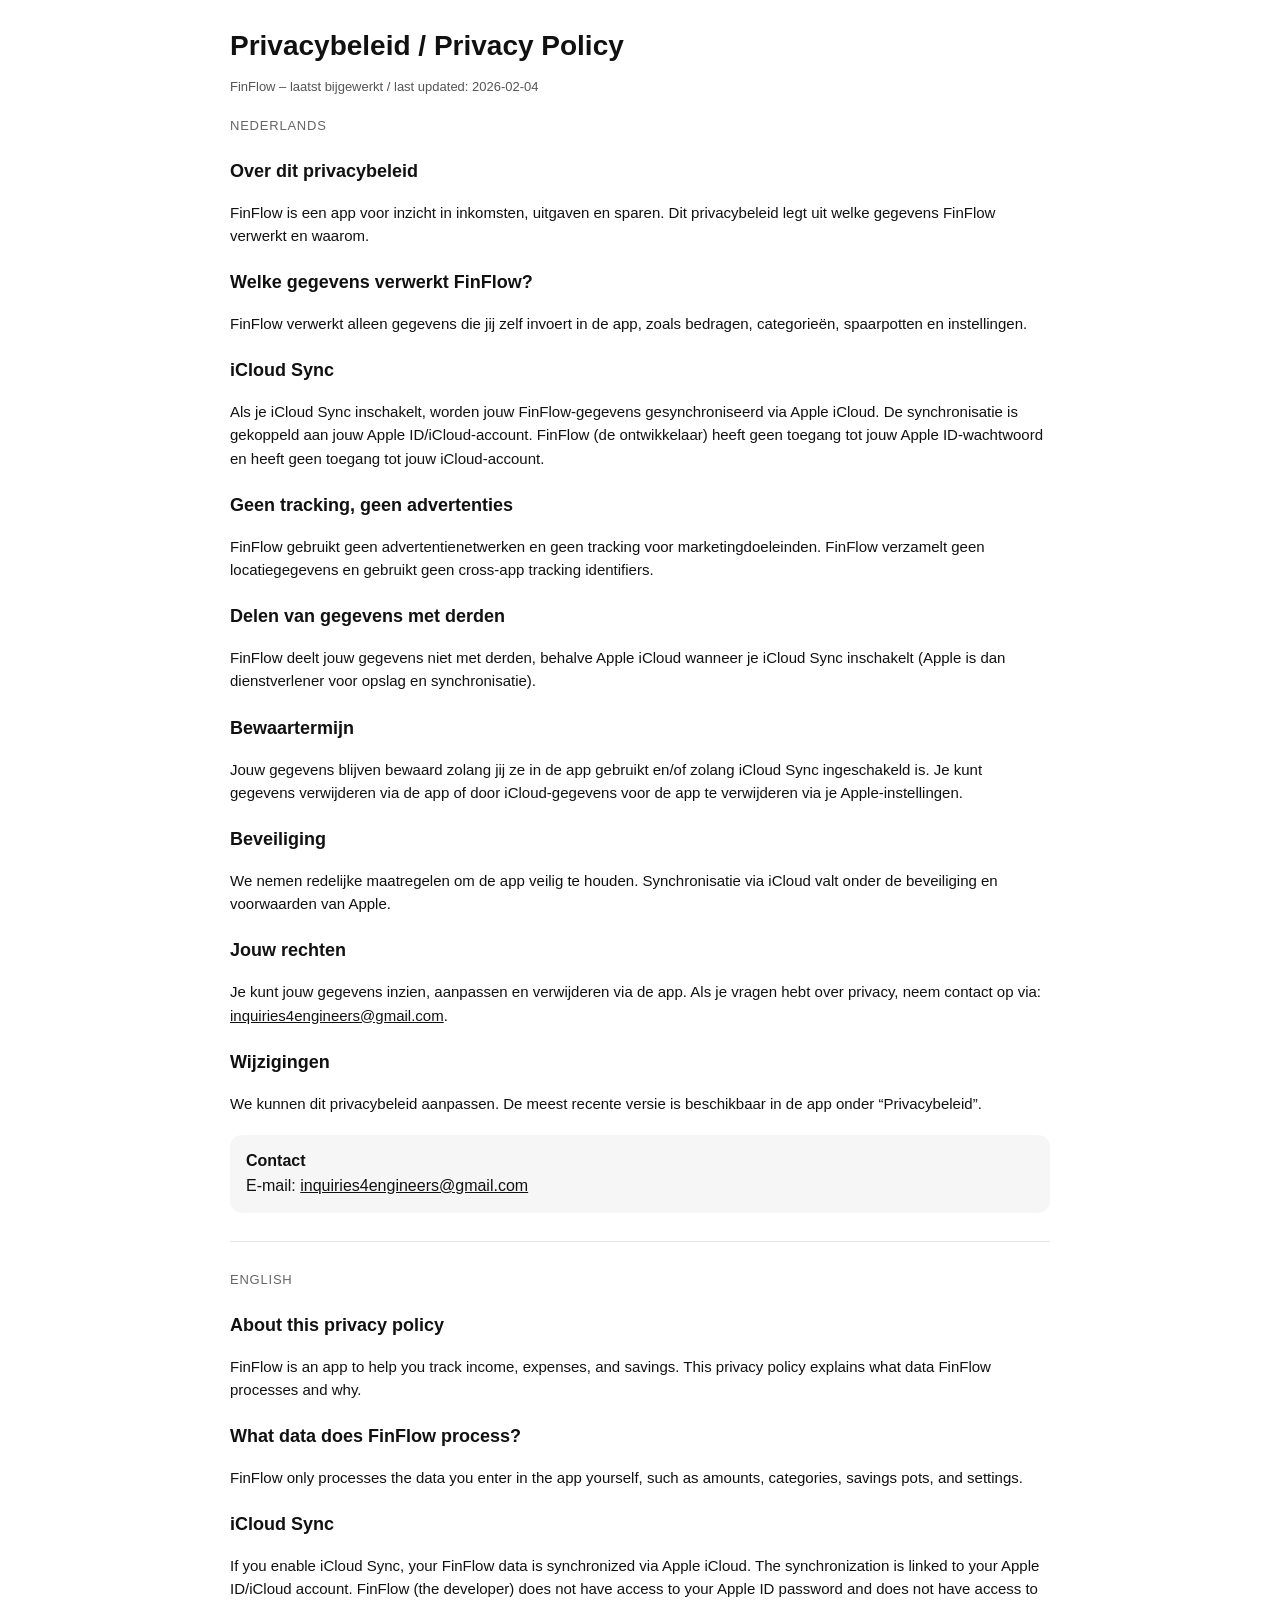
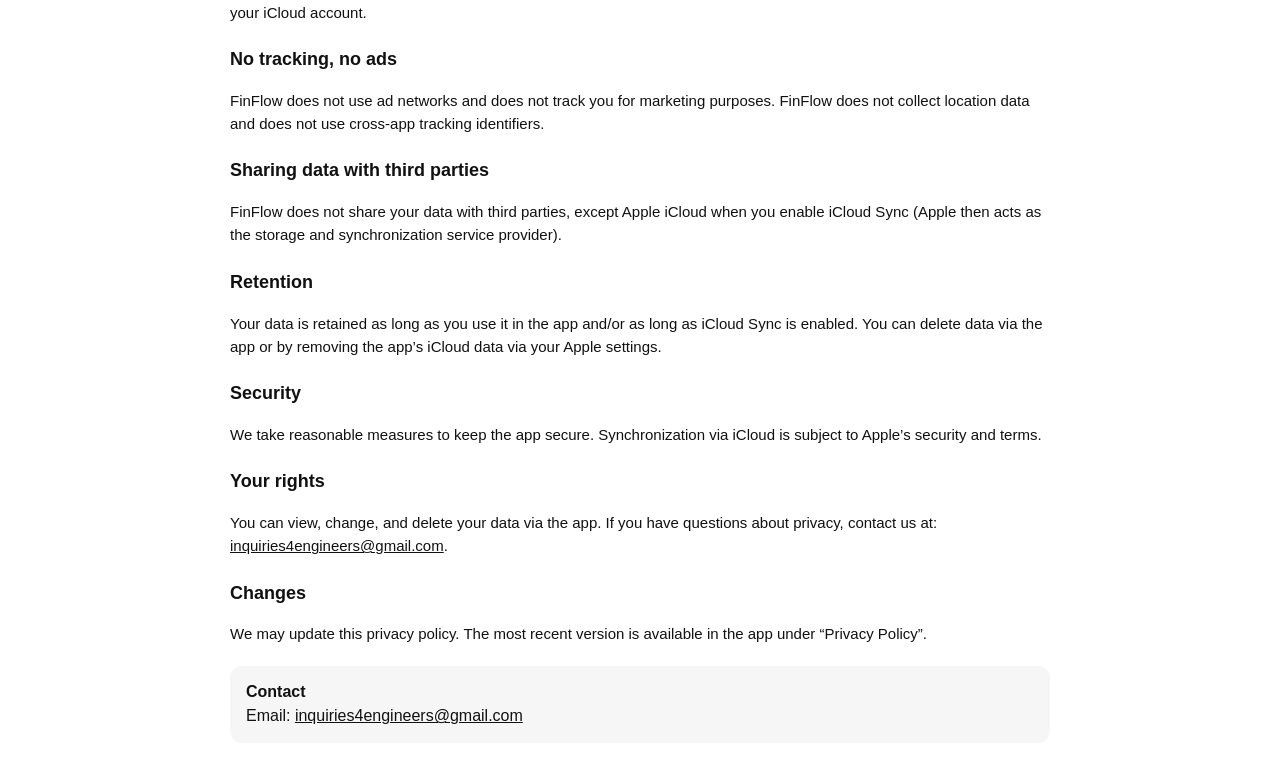
==== lang/privacy.html @ 4be31250 "FinFlow" ====
<!doctype html>
<html lang="nl">
<head>
  <meta charset="utf-8" />
  <meta name="viewport" content="width=device-width, initial-scale=1" />
  <title>FinFlow – Privacybeleid / Privacy Policy</title>
  <style>
    body { font-family: -apple-system, BlinkMacSystemFont, "Segoe UI", Roboto, Arial, sans-serif; line-height: 1.55; margin: 0; padding: 24px; color: #111; background: #fff; }
    main { max-width: 820px; margin: 0 auto; }
    h1 { font-size: 28px; margin: 0 0 10px; }
    h2 { font-size: 18px; margin: 22px 0 8px; }
    p, li { font-size: 15px; }
    ul { padding-left: 18px; }
    .meta { color: #555; font-size: 13px; margin-bottom: 18px; }
    a { color: inherit; }
    .box { background: #f6f6f7; border-radius: 12px; padding: 14px 16px; }
    .divider { margin: 28px 0; border: 0; border-top: 1px solid #e5e5ea; }
    .lang-label { font-size: 13px; color: #666; margin: 0 0 6px; text-transform: uppercase; letter-spacing: .06em; }
      .ff-topbar { position: sticky; top: 0; z-index: 10; background: #fff; border-bottom: 1px solid #e5e5ea; padding: 10px 12px; }
    .ff-topbar__inner { max-width: 820px; margin: 0 auto; display: flex; align-items: center; gap: 10px; }
    .ff-topbar__btn { -webkit-appearance: none; appearance: none; border: 1px solid #d1d1d6; background: #f6f6f7; color: #111; border-radius: 10px; padding: 8px 10px; font-size: 14px; font-weight: 600; cursor: pointer; }
    .ff-topbar__title { font-size: 14px; color: #555; }

  </style>
</head>
<body>
  <main>
    <h1>Privacybeleid / Privacy Policy</h1>
    <div class="meta">FinFlow – laatst bijgewerkt / last updated: <span id="lastUpdated">2026-02-04</span></div>

    <!-- NL -->
    <div>
      <div class="lang-label">Nederlands</div>

      <h2>Over dit privacybeleid</h2>
      <p>FinFlow is een app voor inzicht in inkomsten, uitgaven en sparen. Dit privacybeleid legt uit welke gegevens FinFlow verwerkt en waarom.</p>

      <h2>Welke gegevens verwerkt FinFlow?</h2>
      <p>FinFlow verwerkt alleen gegevens die jij zelf invoert in de app, zoals bedragen, categorieën, spaarpotten en instellingen.</p>

      <h2>iCloud Sync</h2>
      <p>Als je iCloud Sync inschakelt, worden jouw FinFlow-gegevens gesynchroniseerd via Apple iCloud. De synchronisatie is gekoppeld aan jouw Apple ID/iCloud-account. FinFlow (de ontwikkelaar) heeft geen toegang tot jouw Apple ID-wachtwoord en heeft geen toegang tot jouw iCloud-account.</p>

      <h2>Geen tracking, geen advertenties</h2>
      <p>FinFlow gebruikt geen advertentienetwerken en geen tracking voor marketingdoeleinden. FinFlow verzamelt geen locatiegegevens en gebruikt geen cross-app tracking identifiers.</p>

      <h2>Delen van gegevens met derden</h2>
      <p>FinFlow deelt jouw gegevens niet met derden, behalve Apple iCloud wanneer je iCloud Sync inschakelt (Apple is dan dienstverlener voor opslag en synchronisatie).</p>

      <h2>Bewaartermijn</h2>
      <p>Jouw gegevens blijven bewaard zolang jij ze in de app gebruikt en/of zolang iCloud Sync ingeschakeld is. Je kunt gegevens verwijderen via de app of door iCloud-gegevens voor de app te verwijderen via je Apple-instellingen.</p>

      <h2>Beveiliging</h2>
      <p>We nemen redelijke maatregelen om de app veilig te houden. Synchronisatie via iCloud valt onder de beveiliging en voorwaarden van Apple.</p>

      <h2>Jouw rechten</h2>
      <p>Je kunt jouw gegevens inzien, aanpassen en verwijderen via de app. Als je vragen hebt over privacy, neem contact op via: <a href="mailto:inquiries4engineers@gmail.com">inquiries4engineers@gmail.com</a>.</p>

      <h2>Wijzigingen</h2>
      <p>We kunnen dit privacybeleid aanpassen. De meest recente versie is beschikbaar in de app onder “Privacybeleid”.</p>

      <div class="box" style="margin-top:20px;">
        <strong>Contact</strong><br />
        E-mail: <a href="mailto:inquiries4engineers@gmail.com">inquiries4engineers@gmail.com</a>
      </div>
    </div>

    <hr class="divider" />

    <!-- EN -->
    <div lang="en">
      <div class="lang-label">English</div>

      <h2>About this privacy policy</h2>
      <p>FinFlow is an app to help you track income, expenses, and savings. This privacy policy explains what data FinFlow processes and why.</p>

      <h2>What data does FinFlow process?</h2>
      <p>FinFlow only processes the data you enter in the app yourself, such as amounts, categories, savings pots, and settings.</p>

      <h2>iCloud Sync</h2>
      <p>If you enable iCloud Sync, your FinFlow data is synchronized via Apple iCloud. The synchronization is linked to your Apple ID/iCloud account. FinFlow (the developer) does not have access to your Apple ID password and does not have access to your iCloud account.</p>

      <h2>No tracking, no ads</h2>
      <p>FinFlow does not use ad networks and does not track you for marketing purposes. FinFlow does not collect location data and does not use cross-app tracking identifiers.</p>

      <h2>Sharing data with third parties</h2>
      <p>FinFlow does not share your data with third parties, except Apple iCloud when you enable iCloud Sync (Apple then acts as the storage and synchronization service provider).</p>

      <h2>Retention</h2>
      <p>Your data is retained as long as you use it in the app and/or as long as iCloud Sync is enabled. You can delete data via the app or by removing the app’s iCloud data via your Apple settings.</p>

      <h2>Security</h2>
      <p>We take reasonable measures to keep the app secure. Synchronization via iCloud is subject to Apple’s security and terms.</p>

      <h2>Your rights</h2>
      <p>You can view, change, and delete your data via the app. If you have questions about privacy, contact us at: <a href="mailto:inquiries4engineers@gmail.com">inquiries4engineers@gmail.com</a>.</p>

      <h2>Changes</h2>
      <p>We may update this privacy policy. The most recent version is available in the app under “Privacy Policy”.</p>

      <div class="box" style="margin-top:20px;">
        <strong>Contact</strong><br />
        Email: <a href="mailto:inquiries4engineers@gmail.com">inquiries4engineers@gmail.com</a>
      </div>
    </div>
  </main>

  <script>
    document.getElementById("lastUpdated").textContent = "2026-02-04";
  </script>

  <script>
  (function () {
    try {
      var params = new URLSearchParams(window.location.search || "");
      if (params.get("from") !== "finflow") return;

      var bar = document.createElement("div");
      bar.className = "ff-topbar";
      bar.innerHTML = '<div class="ff-topbar__inner">' +
        '<button type="button" class="ff-topbar__btn" id="ffBackBtn">Terug naar FinFlow / Back to FinFlow</button>' +
        '<span class="ff-topbar__title">Privacybeleid / Privacy Policy</span>' +
      '</div>';

      document.body.insertBefore(bar, document.body.firstChild);

      var btn = document.getElementById("ffBackBtn");
      if (!btn) return;

      btn.addEventListener("click", function () {
        // Best effort: go back to the app view
        if (window.history && window.history.length > 1) {
          window.history.back();
          return;
        }
        // Fallback: go to app root (privacy.html lives in /lang/)
        window.location.href = "../index.html";
      });
    } catch (e) {}
  })();
  </script>

</body>
</html>
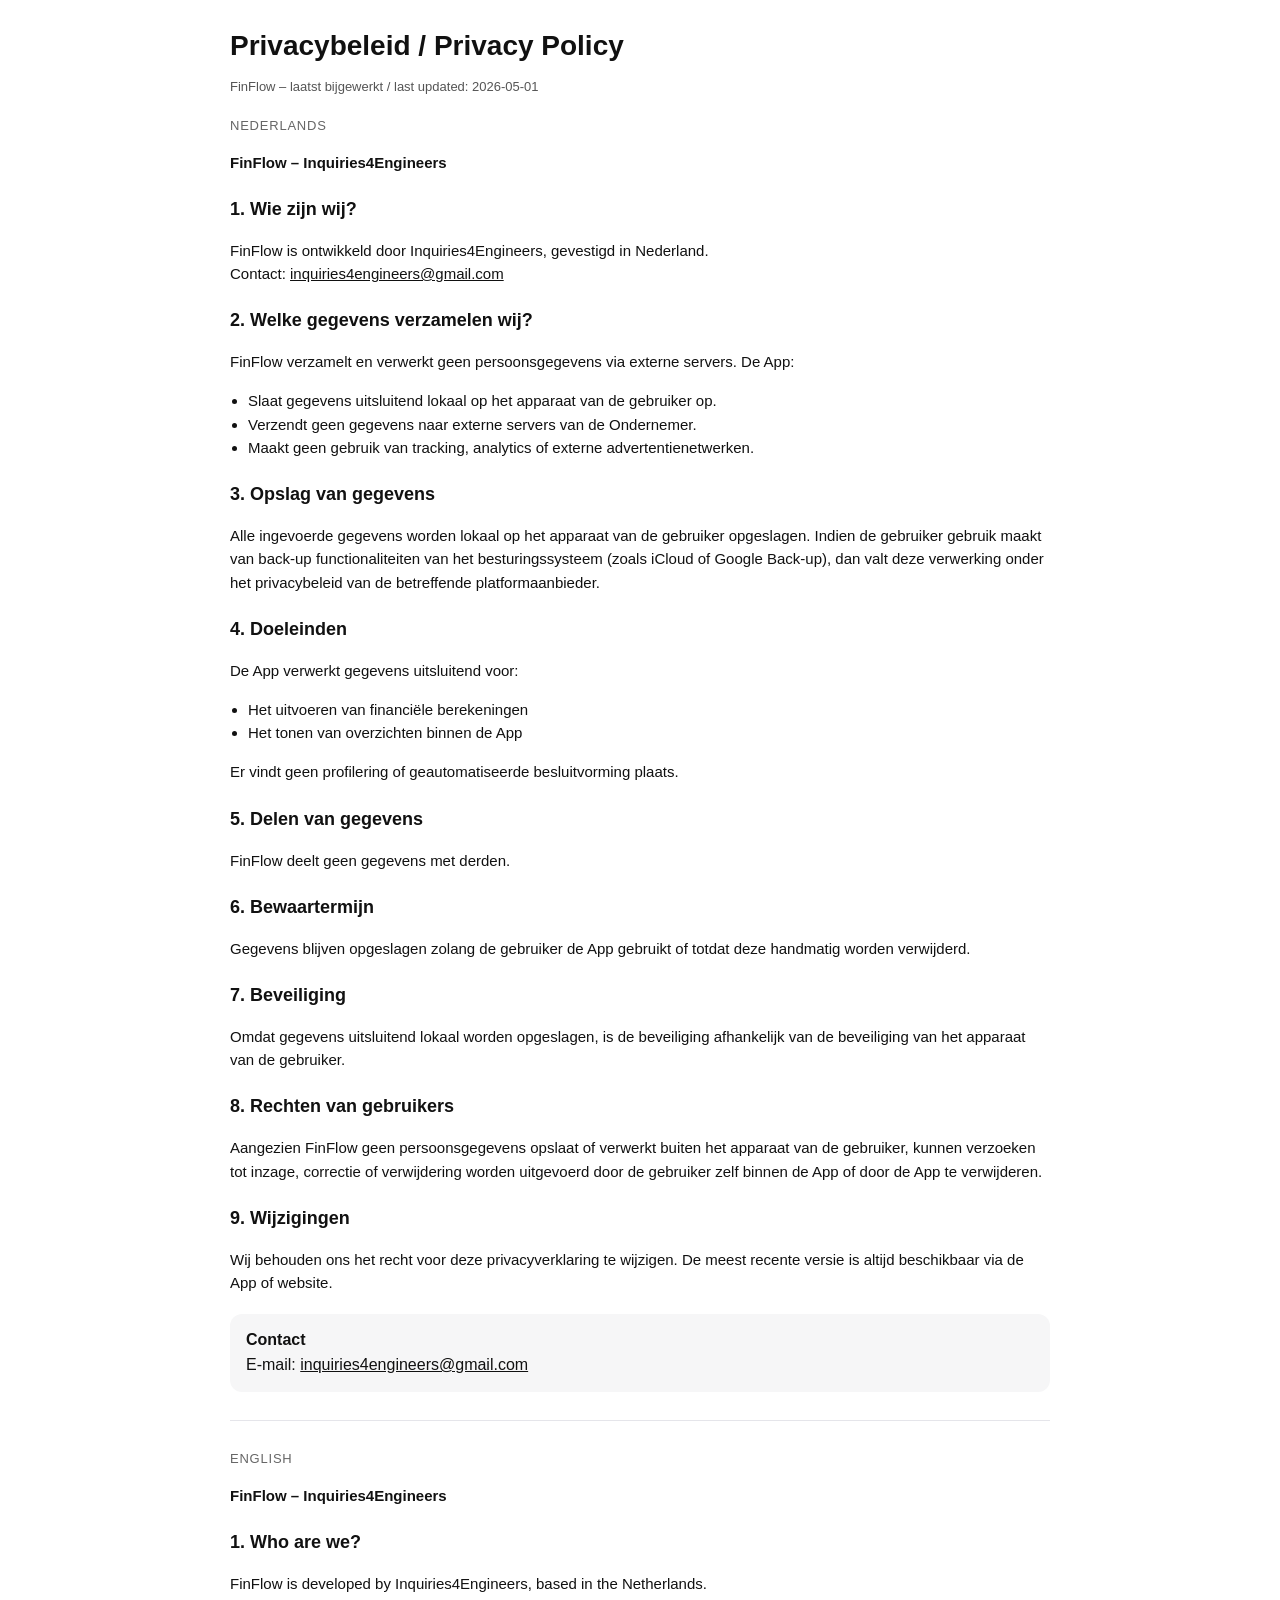
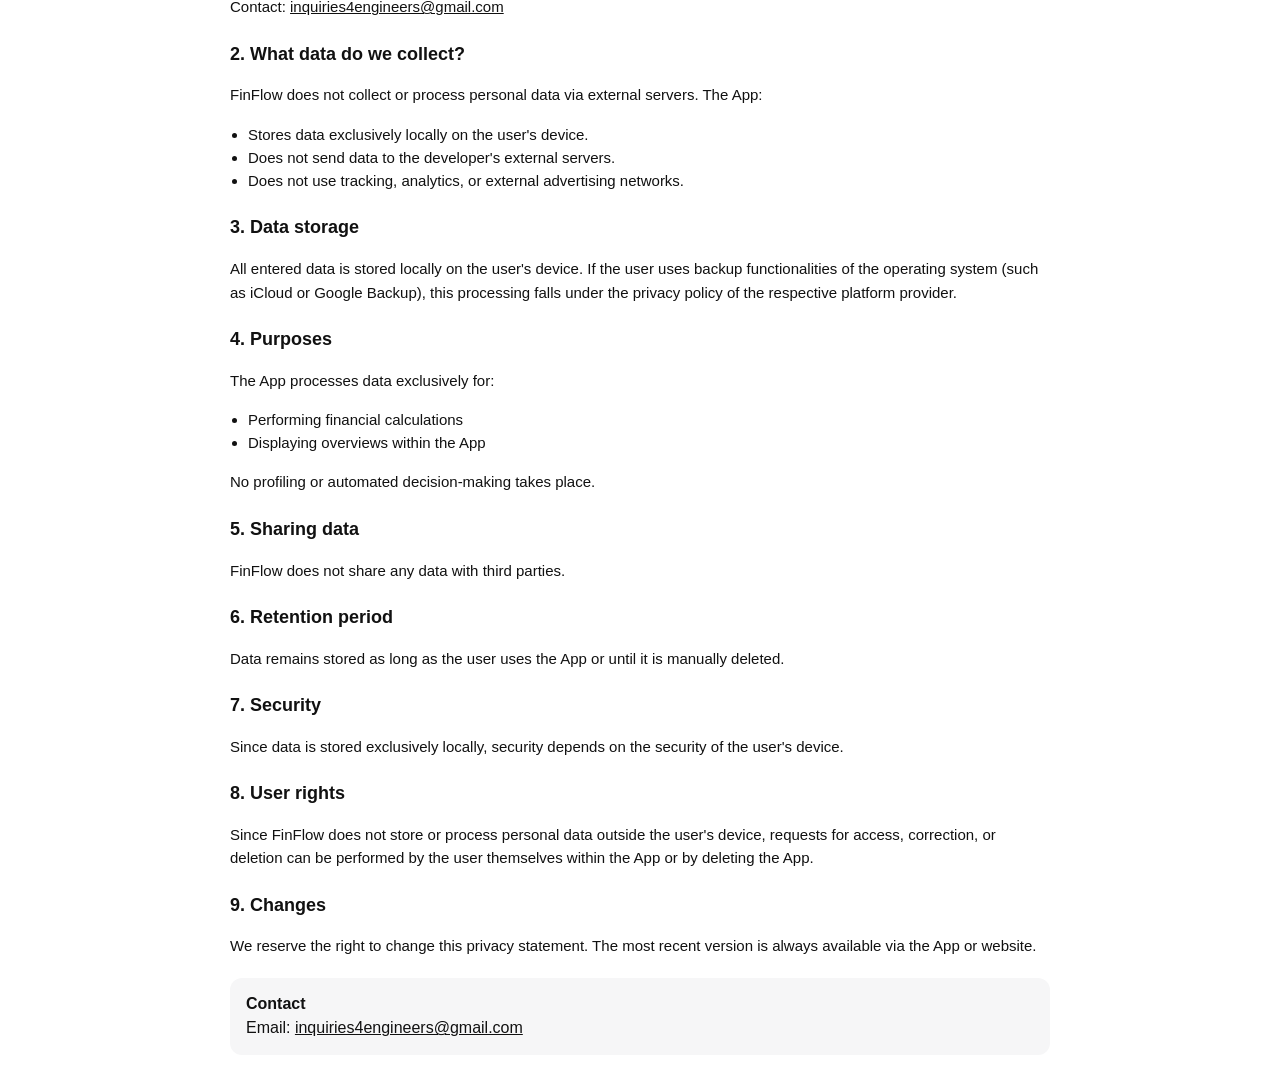
==== commit 2b77f139: "Update privacy.html" ====
--- a/lang/privacy.html
+++ b/lang/privacy.html
@@ -16,48 +16,57 @@
     .box { background: #f6f6f7; border-radius: 12px; padding: 14px 16px; }
     .divider { margin: 28px 0; border: 0; border-top: 1px solid #e5e5ea; }
     .lang-label { font-size: 13px; color: #666; margin: 0 0 6px; text-transform: uppercase; letter-spacing: .06em; }
-      .ff-topbar { position: sticky; top: 0; z-index: 10; background: #fff; border-bottom: 1px solid #e5e5ea; padding: 10px 12px; }
+    .ff-topbar { position: sticky; top: 0; z-index: 10; background: #fff; border-bottom: 1px solid #e5e5ea; padding: 10px 12px; }
     .ff-topbar__inner { max-width: 820px; margin: 0 auto; display: flex; align-items: center; gap: 10px; }
     .ff-topbar__btn { -webkit-appearance: none; appearance: none; border: 1px solid #d1d1d6; background: #f6f6f7; color: #111; border-radius: 10px; padding: 8px 10px; font-size: 14px; font-weight: 600; cursor: pointer; }
     .ff-topbar__title { font-size: 14px; color: #555; }
-
   </style>
 </head>
 <body>
   <main>
     <h1>Privacybeleid / Privacy Policy</h1>
-    <div class="meta">FinFlow – laatst bijgewerkt / last updated: <span id="lastUpdated">2026-02-04</span></div>
+    <div class="meta">FinFlow – laatst bijgewerkt / last updated: <span id="lastUpdated">2026-05-01</span></div>
 
-    <!-- NL -->
     <div>
       <div class="lang-label">Nederlands</div>
+      <p><strong>FinFlow – Inquiries4Engineers</strong></p>
 
-      <h2>Over dit privacybeleid</h2>
-      <p>FinFlow is een app voor inzicht in inkomsten, uitgaven en sparen. Dit privacybeleid legt uit welke gegevens FinFlow verwerkt en waarom.</p>
+      <h2>1. Wie zijn wij?</h2>
+      <p>FinFlow is ontwikkeld door Inquiries4Engineers, gevestigd in Nederland.<br />Contact: <a href="mailto:inquiries4engineers@gmail.com">inquiries4engineers@gmail.com</a></p>
 
-      <h2>Welke gegevens verwerkt FinFlow?</h2>
-      <p>FinFlow verwerkt alleen gegevens die jij zelf invoert in de app, zoals bedragen, categorieën, spaarpotten en instellingen.</p>
+      <h2>2. Welke gegevens verzamelen wij?</h2>
+      <p>FinFlow verzamelt en verwerkt geen persoonsgegevens via externe servers. De App:</p>
+      <ul>
+        <li>Slaat gegevens uitsluitend lokaal op het apparaat van de gebruiker op.</li>
+        <li>Verzendt geen gegevens naar externe servers van de Ondernemer.</li>
+        <li>Maakt geen gebruik van tracking, analytics of externe advertentienetwerken.</li>
+      </ul>
 
-      <h2>iCloud Sync</h2>
-      <p>Als je iCloud Sync inschakelt, worden jouw FinFlow-gegevens gesynchroniseerd via Apple iCloud. De synchronisatie is gekoppeld aan jouw Apple ID/iCloud-account. FinFlow (de ontwikkelaar) heeft geen toegang tot jouw Apple ID-wachtwoord en heeft geen toegang tot jouw iCloud-account.</p>
+      <h2>3. Opslag van gegevens</h2>
+      <p>Alle ingevoerde gegevens worden lokaal op het apparaat van de gebruiker opgeslagen. Indien de gebruiker gebruik maakt van back-up functionaliteiten van het besturingssysteem (zoals iCloud of Google Back-up), dan valt deze verwerking onder het privacybeleid van de betreffende platformaanbieder.</p>
 
-      <h2>Geen tracking, geen advertenties</h2>
-      <p>FinFlow gebruikt geen advertentienetwerken en geen tracking voor marketingdoeleinden. FinFlow verzamelt geen locatiegegevens en gebruikt geen cross-app tracking identifiers.</p>
+      <h2>4. Doeleinden</h2>
+      <p>De App verwerkt gegevens uitsluitend voor:</p>
+      <ul>
+        <li>Het uitvoeren van financiële berekeningen</li>
+        <li>Het tonen van overzichten binnen de App</li>
+      </ul>
+      <p>Er vindt geen profilering of geautomatiseerde besluitvorming plaats.</p>
 
-      <h2>Delen van gegevens met derden</h2>
-      <p>FinFlow deelt jouw gegevens niet met derden, behalve Apple iCloud wanneer je iCloud Sync inschakelt (Apple is dan dienstverlener voor opslag en synchronisatie).</p>
+      <h2>5. Delen van gegevens</h2>
+      <p>FinFlow deelt geen gegevens met derden.</p>
 
-      <h2>Bewaartermijn</h2>
-      <p>Jouw gegevens blijven bewaard zolang jij ze in de app gebruikt en/of zolang iCloud Sync ingeschakeld is. Je kunt gegevens verwijderen via de app of door iCloud-gegevens voor de app te verwijderen via je Apple-instellingen.</p>
+      <h2>6. Bewaartermijn</h2>
+      <p>Gegevens blijven opgeslagen zolang de gebruiker de App gebruikt of totdat deze handmatig worden verwijderd.</p>
 
-      <h2>Beveiliging</h2>
-      <p>We nemen redelijke maatregelen om de app veilig te houden. Synchronisatie via iCloud valt onder de beveiliging en voorwaarden van Apple.</p>
+      <h2>7. Beveiliging</h2>
+      <p>Omdat gegevens uitsluitend lokaal worden opgeslagen, is de beveiliging afhankelijk van de beveiliging van het apparaat van de gebruiker.</p>
 
-      <h2>Jouw rechten</h2>
-      <p>Je kunt jouw gegevens inzien, aanpassen en verwijderen via de app. Als je vragen hebt over privacy, neem contact op via: <a href="mailto:inquiries4engineers@gmail.com">inquiries4engineers@gmail.com</a>.</p>
+      <h2>8. Rechten van gebruikers</h2>
+      <p>Aangezien FinFlow geen persoonsgegevens opslaat of verwerkt buiten het apparaat van de gebruiker, kunnen verzoeken tot inzage, correctie of verwijdering worden uitgevoerd door de gebruiker zelf binnen de App of door de App te verwijderen.</p>
 
-      <h2>Wijzigingen</h2>
-      <p>We kunnen dit privacybeleid aanpassen. De meest recente versie is beschikbaar in de app onder “Privacybeleid”.</p>
+      <h2>9. Wijzigingen</h2>
+      <p>Wij behouden ons het recht voor deze privacyverklaring te wijzigen. De meest recente versie is altijd beschikbaar via de App of website.</p>
 
       <div class="box" style="margin-top:20px;">
         <strong>Contact</strong><br />
@@ -67,36 +76,46 @@
 
     <hr class="divider" />
 
-    <!-- EN -->
     <div lang="en">
       <div class="lang-label">English</div>
+      <p><strong>FinFlow – Inquiries4Engineers</strong></p>
 
-      <h2>About this privacy policy</h2>
-      <p>FinFlow is an app to help you track income, expenses, and savings. This privacy policy explains what data FinFlow processes and why.</p>
+      <h2>1. Who are we?</h2>
+      <p>FinFlow is developed by Inquiries4Engineers, based in the Netherlands.<br />Contact: <a href="mailto:inquiries4engineers@gmail.com">inquiries4engineers@gmail.com</a></p>
 
-      <h2>What data does FinFlow process?</h2>
-      <p>FinFlow only processes the data you enter in the app yourself, such as amounts, categories, savings pots, and settings.</p>
+      <h2>2. What data do we collect?</h2>
+      <p>FinFlow does not collect or process personal data via external servers. The App:</p>
+      <ul>
+        <li>Stores data exclusively locally on the user's device.</li>
+        <li>Does not send data to the developer's external servers.</li>
+        <li>Does not use tracking, analytics, or external advertising networks.</li>
+      </ul>
 
-      <h2>iCloud Sync</h2>
-      <p>If you enable iCloud Sync, your FinFlow data is synchronized via Apple iCloud. The synchronization is linked to your Apple ID/iCloud account. FinFlow (the developer) does not have access to your Apple ID password and does not have access to your iCloud account.</p>
+      <h2>3. Data storage</h2>
+      <p>All entered data is stored locally on the user's device. If the user uses backup functionalities of the operating system (such as iCloud or Google Backup), this processing falls under the privacy policy of the respective platform provider.</p>
 
-      <h2>No tracking, no ads</h2>
-      <p>FinFlow does not use ad networks and does not track you for marketing purposes. FinFlow does not collect location data and does not use cross-app tracking identifiers.</p>
+      <h2>4. Purposes</h2>
+      <p>The App processes data exclusively for:</p>
+      <ul>
+        <li>Performing financial calculations</li>
+        <li>Displaying overviews within the App</li>
+      </ul>
+      <p>No profiling or automated decision-making takes place.</p>
 
-      <h2>Sharing data with third parties</h2>
-      <p>FinFlow does not share your data with third parties, except Apple iCloud when you enable iCloud Sync (Apple then acts as the storage and synchronization service provider).</p>
+      <h2>5. Sharing data</h2>
+      <p>FinFlow does not share any data with third parties.</p>
 
-      <h2>Retention</h2>
-      <p>Your data is retained as long as you use it in the app and/or as long as iCloud Sync is enabled. You can delete data via the app or by removing the app’s iCloud data via your Apple settings.</p>
+      <h2>6. Retention period</h2>
+      <p>Data remains stored as long as the user uses the App or until it is manually deleted.</p>
 
-      <h2>Security</h2>
-      <p>We take reasonable measures to keep the app secure. Synchronization via iCloud is subject to Apple’s security and terms.</p>
+      <h2>7. Security</h2>
+      <p>Since data is stored exclusively locally, security depends on the security of the user's device.</p>
 
-      <h2>Your rights</h2>
-      <p>You can view, change, and delete your data via the app. If you have questions about privacy, contact us at: <a href="mailto:inquiries4engineers@gmail.com">inquiries4engineers@gmail.com</a>.</p>
+      <h2>8. User rights</h2>
+      <p>Since FinFlow does not store or process personal data outside the user's device, requests for access, correction, or deletion can be performed by the user themselves within the App or by deleting the App.</p>
 
-      <h2>Changes</h2>
-      <p>We may update this privacy policy. The most recent version is available in the app under “Privacy Policy”.</p>
+      <h2>9. Changes</h2>
+      <p>We reserve the right to change this privacy statement. The most recent version is always available via the App or website.</p>
 
       <div class="box" style="margin-top:20px;">
         <strong>Contact</strong><br />
@@ -106,7 +125,7 @@
   </main>
 
   <script>
-    document.getElementById("lastUpdated").textContent = "2026-02-04";
+    document.getElementById("lastUpdated").textContent = "2026-05-01";
   </script>
 
   <script>
@@ -128,17 +147,14 @@
       if (!btn) return;
 
       btn.addEventListener("click", function () {
-        // Best effort: go back to the app view
         if (window.history && window.history.length > 1) {
           window.history.back();
           return;
         }
-        // Fallback: go to app root (privacy.html lives in /lang/)
         window.location.href = "../index.html";
       });
     } catch (e) {}
   })();
   </script>
-
 </body>
-</html>
+</html>
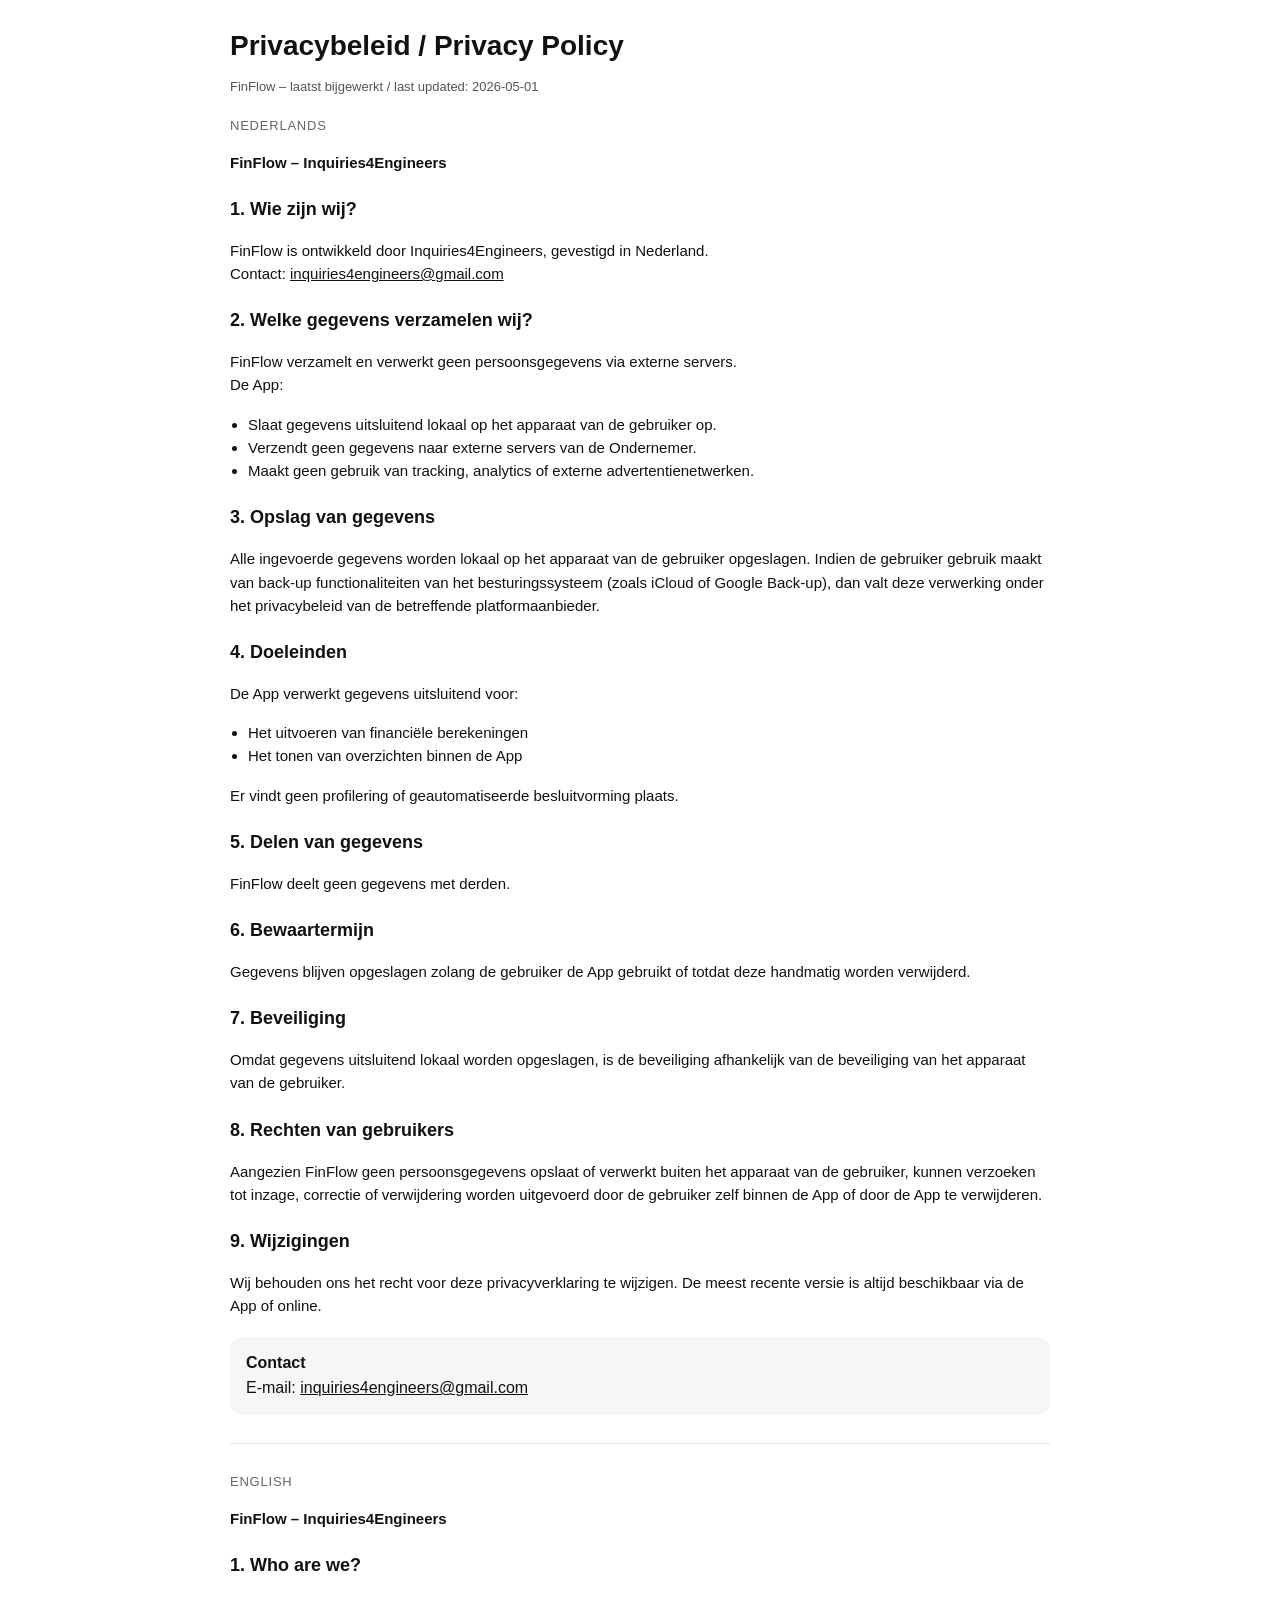
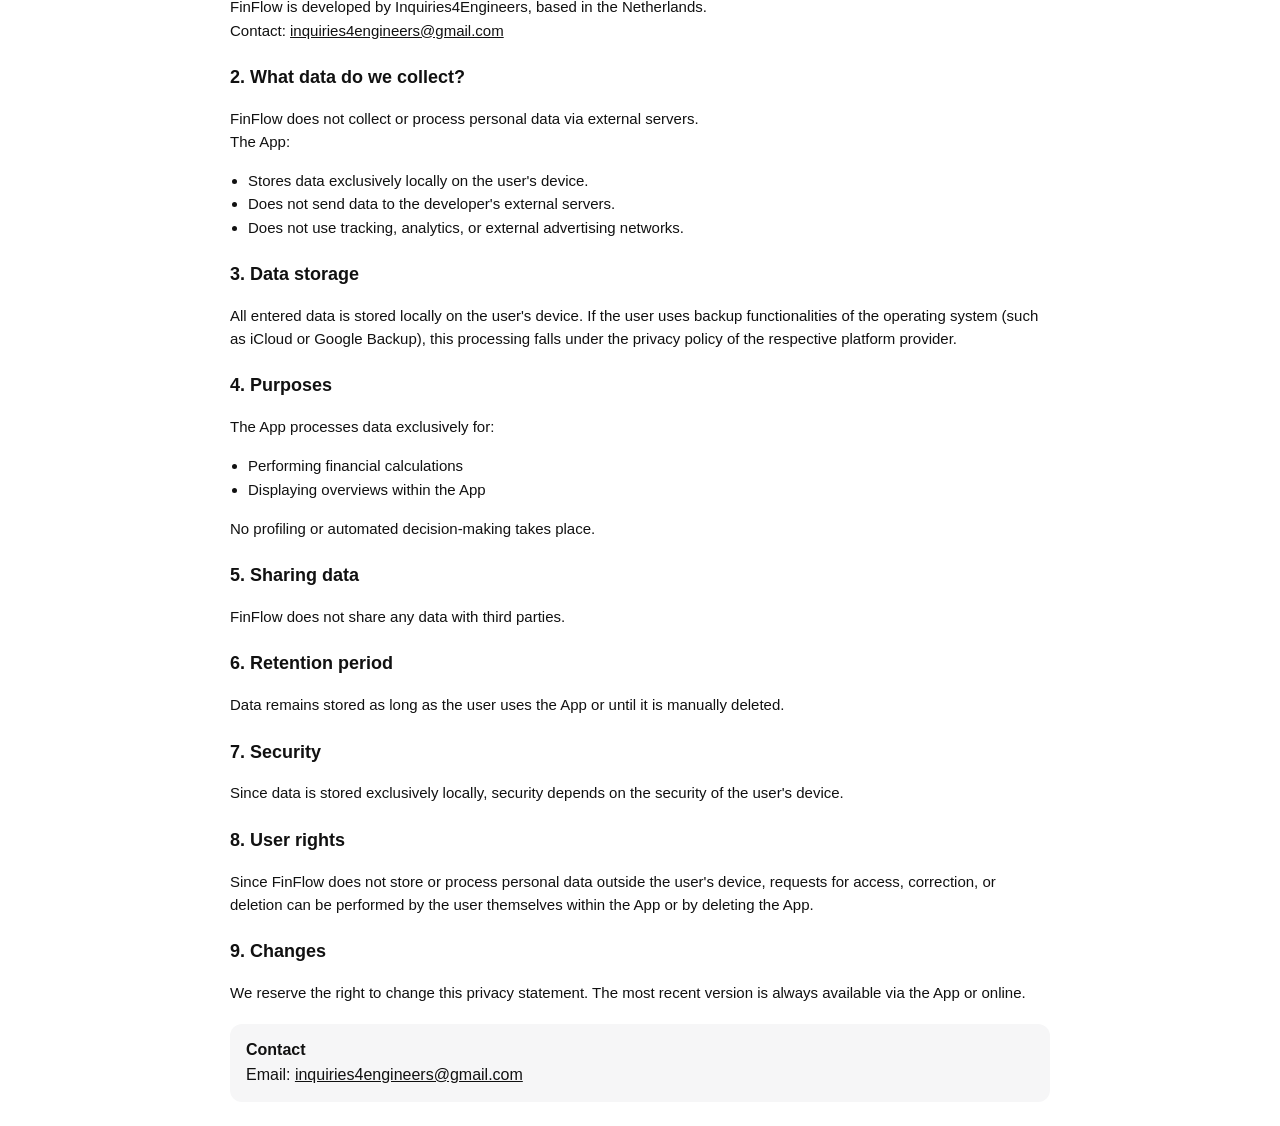
==== commit cab5251d: "Update privacy.html" ====
--- a/lang/privacy.html
+++ b/lang/privacy.html
@@ -35,7 +35,7 @@
       <p>FinFlow is ontwikkeld door Inquiries4Engineers, gevestigd in Nederland.<br />Contact: <a href="mailto:inquiries4engineers@gmail.com">inquiries4engineers@gmail.com</a></p>
 
       <h2>2. Welke gegevens verzamelen wij?</h2>
-      <p>FinFlow verzamelt en verwerkt geen persoonsgegevens via externe servers. De App:</p>
+      <p>FinFlow verzamelt en verwerkt geen persoonsgegevens via externe servers.<br />De App:</p>
       <ul>
         <li>Slaat gegevens uitsluitend lokaal op het apparaat van de gebruiker op.</li>
         <li>Verzendt geen gegevens naar externe servers van de Ondernemer.</li>
@@ -66,7 +66,7 @@
       <p>Aangezien FinFlow geen persoonsgegevens opslaat of verwerkt buiten het apparaat van de gebruiker, kunnen verzoeken tot inzage, correctie of verwijdering worden uitgevoerd door de gebruiker zelf binnen de App of door de App te verwijderen.</p>
 
       <h2>9. Wijzigingen</h2>
-      <p>Wij behouden ons het recht voor deze privacyverklaring te wijzigen. De meest recente versie is altijd beschikbaar via de App of website.</p>
+      <p>Wij behouden ons het recht voor deze privacyverklaring te wijzigen. De meest recente versie is altijd beschikbaar via de App of online.</p>
 
       <div class="box" style="margin-top:20px;">
         <strong>Contact</strong><br />
@@ -84,7 +84,7 @@
       <p>FinFlow is developed by Inquiries4Engineers, based in the Netherlands.<br />Contact: <a href="mailto:inquiries4engineers@gmail.com">inquiries4engineers@gmail.com</a></p>
 
       <h2>2. What data do we collect?</h2>
-      <p>FinFlow does not collect or process personal data via external servers. The App:</p>
+      <p>FinFlow does not collect or process personal data via external servers.<br />The App:</p>
       <ul>
         <li>Stores data exclusively locally on the user's device.</li>
         <li>Does not send data to the developer's external servers.</li>
@@ -115,7 +115,7 @@
       <p>Since FinFlow does not store or process personal data outside the user's device, requests for access, correction, or deletion can be performed by the user themselves within the App or by deleting the App.</p>
 
       <h2>9. Changes</h2>
-      <p>We reserve the right to change this privacy statement. The most recent version is always available via the App or website.</p>
+      <p>We reserve the right to change this privacy statement. The most recent version is always available via the App or online.</p>
 
       <div class="box" style="margin-top:20px;">
         <strong>Contact</strong><br />
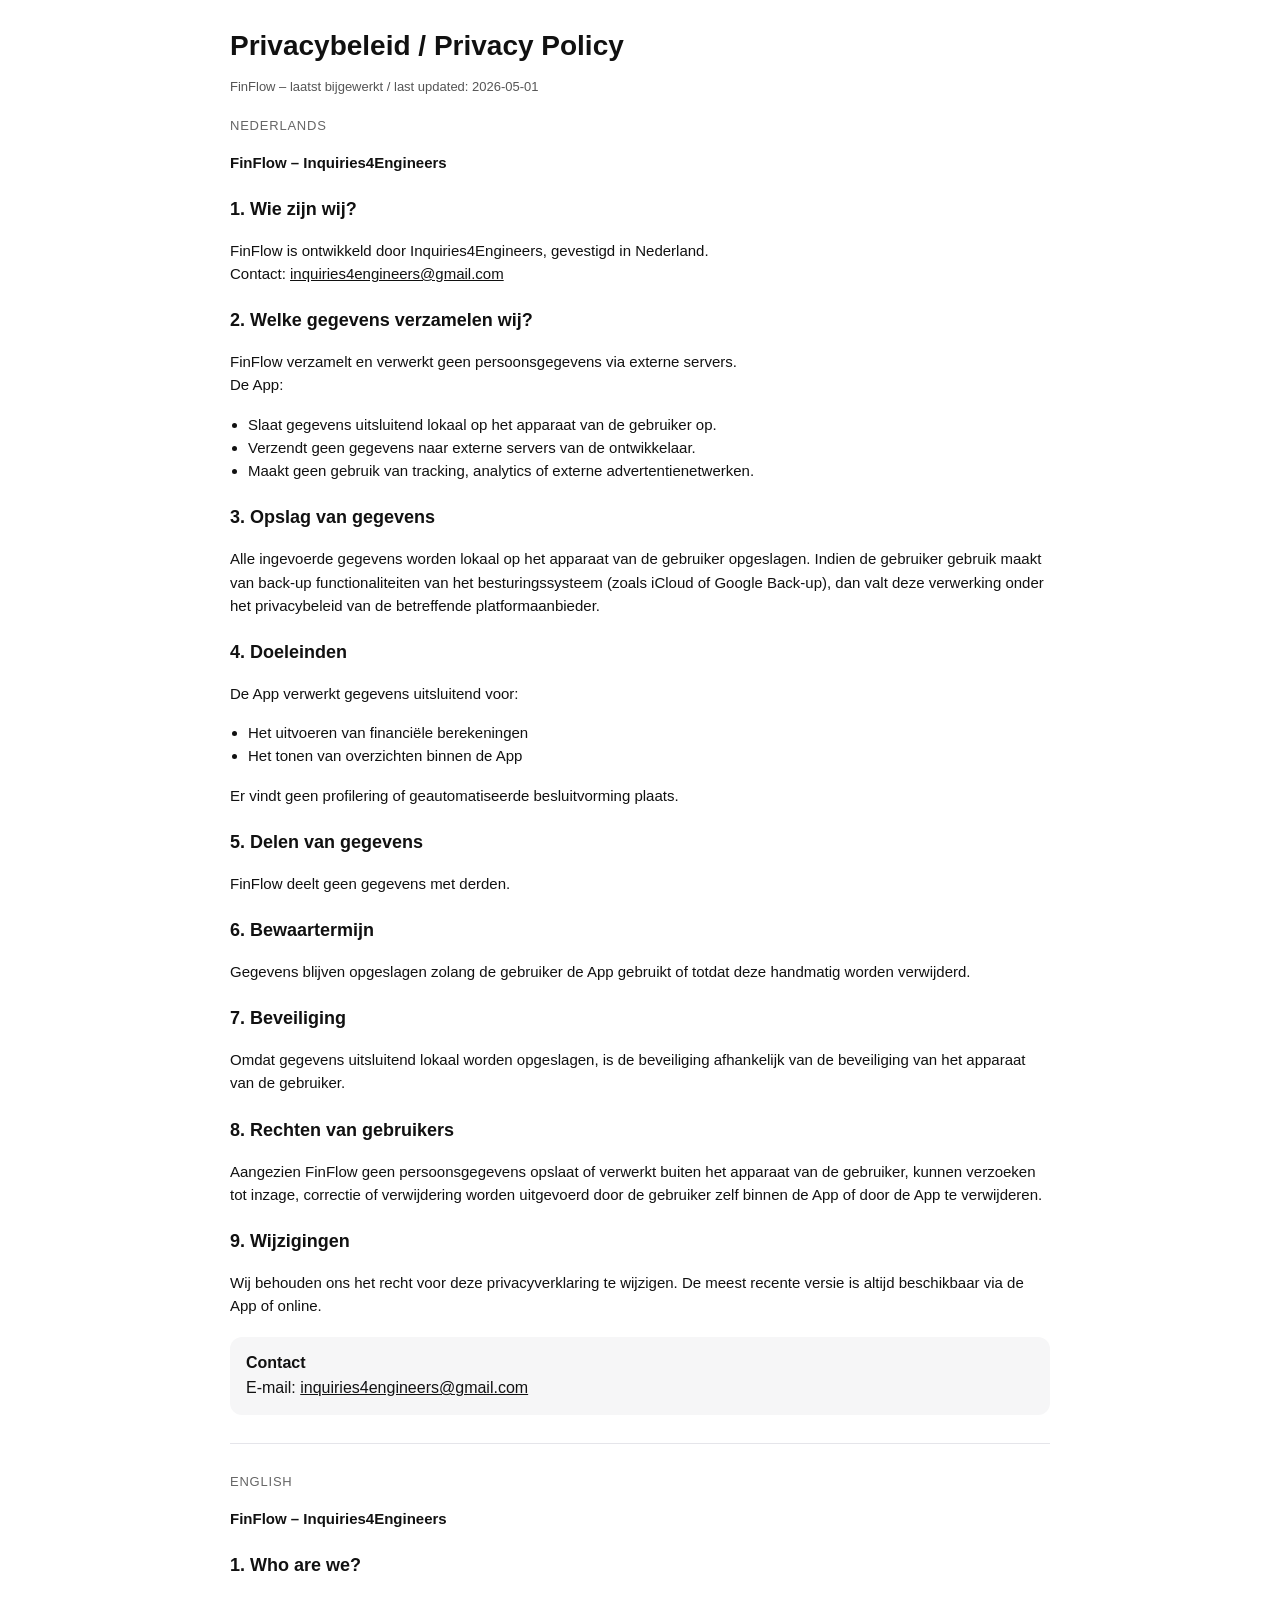
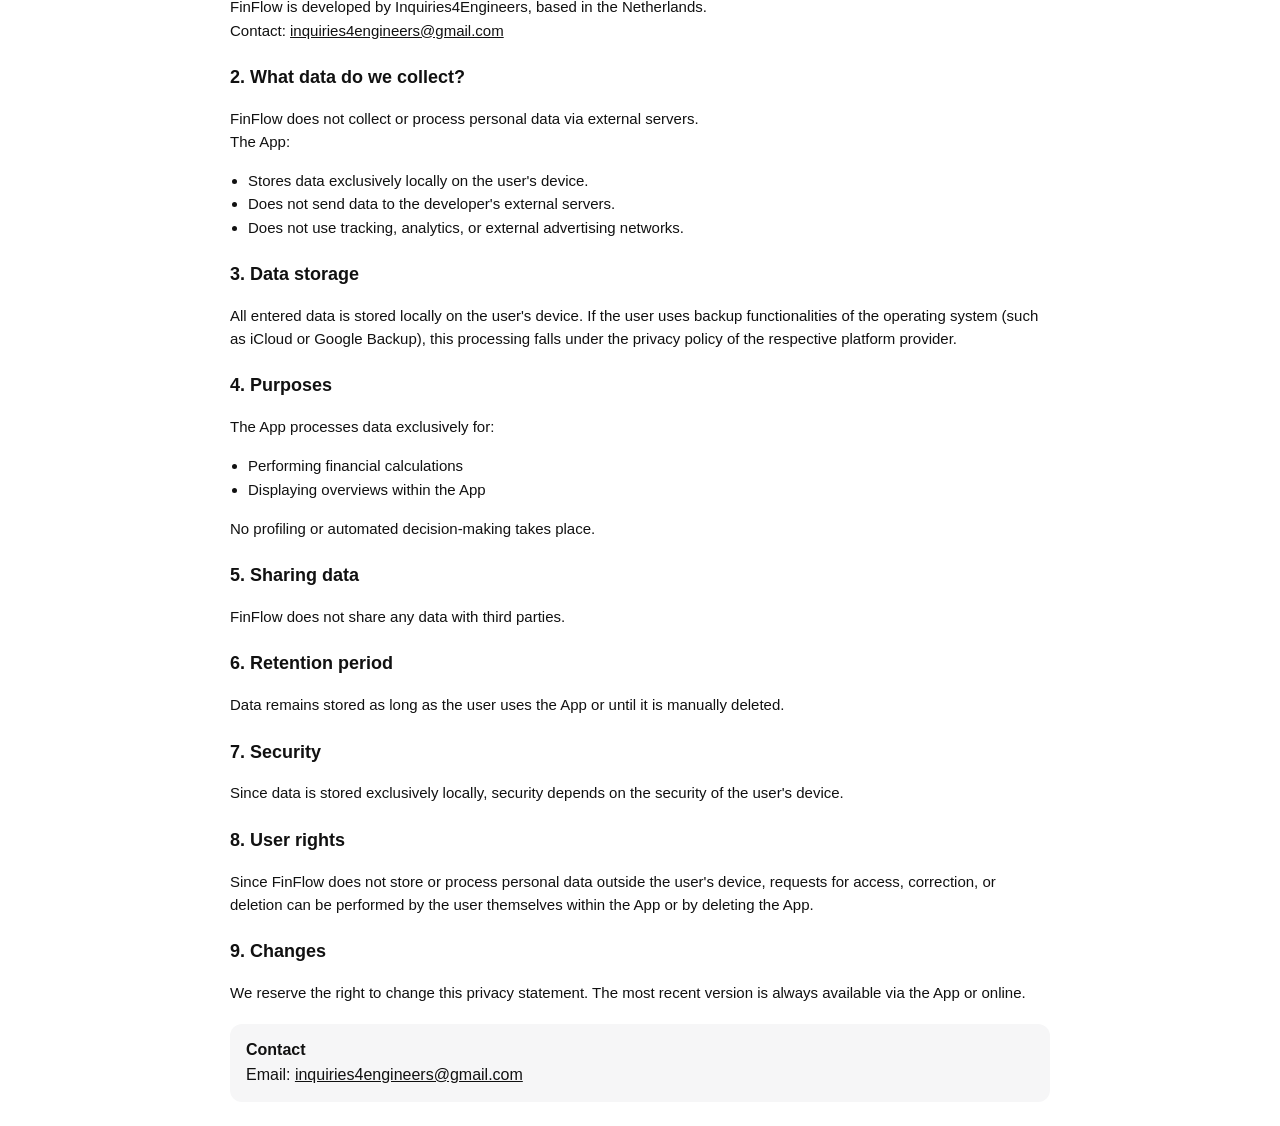
==== commit 65ab3d4b: "Update privacy.html" ====
--- a/lang/privacy.html
+++ b/lang/privacy.html
@@ -38,7 +38,7 @@
       <p>FinFlow verzamelt en verwerkt geen persoonsgegevens via externe servers.<br />De App:</p>
       <ul>
         <li>Slaat gegevens uitsluitend lokaal op het apparaat van de gebruiker op.</li>
-        <li>Verzendt geen gegevens naar externe servers van de Ondernemer.</li>
+        <li>Verzendt geen gegevens naar externe servers van de ontwikkelaar.</li>
         <li>Maakt geen gebruik van tracking, analytics of externe advertentienetwerken.</li>
       </ul>
 
